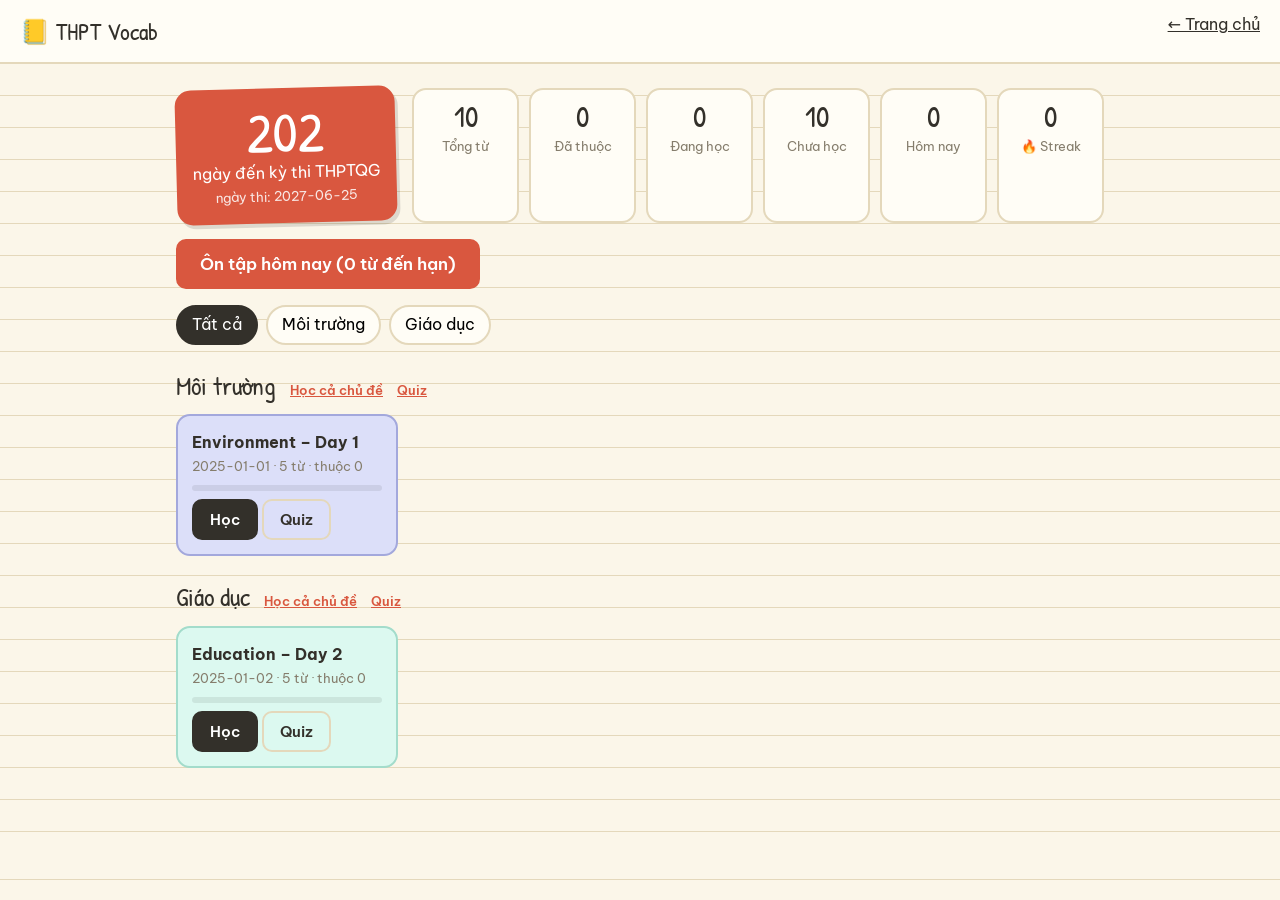
==== index.html @ 17b6cc75 "Add files via upload" ====
<!doctype html><html lang="vi"><head><meta charset="utf-8"><meta name="viewport" content="width=device-width,initial-scale=1"><title>THPT Vocab</title><link rel="stylesheet" href="css/style.css"></head><body><header class="top"><a class="brand" href="./">📒 THPT Vocab</a><a href="./">← Trang chủ</a></header><main class="wrap"><div class="dash"><div class="count" id="cdBox" title="Bấm để đổi ngày thi"><b id="days">–</b><span>ngày đến kỳ thi THPTQG</span><small id="exam"></small></div><div class="stats" id="stats"></div></div>
<p><a class="btn big" id="review" href="study.html?mode=review">Ôn tập hôm nay</a></p><div id="chips" class="chips"></div><div id="list"></div></main>
<script src="js/config.js"></script><script src="data/manifest.js"></script><script src="js/core.js"></script><script src="js/home.js"></script></body></html>
---- css/style.css ----
@import url("https://fonts.googleapis.com/css2?family=Be+Vietnam+Pro:wght@400;600&family=Patrick+Hand&display=swap");
:root{--bg:#fbf6e9;--ink:#33302a;--mut:#857d6c;--line:#e4d8bb;--pri:#d9573f;--card:#fffdf6;--good:#4f9a5b;--bad:#c9473d;--hand:"Patrick Hand","Be Vietnam Pro",cursive;--ui:"Be Vietnam Pro",system-ui,sans-serif}
*{box-sizing:border-box}
body{margin:0;font:16px/1.6 var(--ui);color:var(--ink);background:var(--bg) repeating-linear-gradient(transparent 0 31px,var(--line) 31px 32px)}
a{color:inherit}h1,h2{font-family:var(--hand);font-weight:400;margin:0 0 8px}h1{font-size:34px}h2{font-size:26px}
.top{display:flex;justify-content:space-between;padding:12px 20px;background:var(--card);border-bottom:2px solid var(--line);position:sticky;top:0;z-index:5}.brand{font-family:var(--hand);font-size:24px;text-decoration:none}
.wrap{max-width:960px;margin:0 auto;padding:24px 16px 60px}.narrow{max-width:620px}.mut{color:var(--mut)}.small{font-size:13px}.center{text-align:center}
.dash{display:grid;grid-template-columns:220px 1fr;gap:16px}
.count{background:var(--pri);color:#fff;border-radius:16px;padding:16px;text-align:center;cursor:pointer;transform:rotate(-1.5deg);box-shadow:3px 4px 0 rgba(0,0,0,.12)}.count b{display:block;font:56px/1 var(--hand)}.count small{display:block;opacity:.85}
.stats{display:grid;grid-template-columns:repeat(auto-fit,minmax(90px,1fr));gap:10px}.stat{background:var(--card);border:2px solid var(--line);border-radius:14px;padding:10px;text-align:center}.stat b{display:block;font:30px/1.1 var(--hand)}.stat span{font-size:13px;color:var(--mut)}
.chips{display:flex;flex-wrap:wrap;gap:8px;margin:12px 0}.chip{font:inherit;padding:5px 14px;border:2px solid var(--line);border-radius:99px;background:var(--card);cursor:pointer}.chip.on{background:var(--ink);color:#fff;border-color:var(--ink)}
section{margin:20px 0}section h2 a{font:600 13px var(--ui);margin-left:8px;color:var(--pri)}
.grid{display:grid;grid-template-columns:repeat(auto-fill,minmax(210px,1fr));gap:14px}
.deck{background:hsl(var(--c) 70% 92%);border:2px solid hsl(var(--c) 45% 75%);border-radius:14px;padding:14px}.deck small{display:block;color:var(--mut)}.deck p{margin:8px 0 0}
.bar{height:6px;background:rgba(0,0,0,.08);border-radius:9px;margin-top:8px;overflow:hidden}.bar i{display:block;height:100%;background:var(--good)}
.btn{display:inline-block;font:600 15px var(--ui);padding:9px 16px;border:2px solid var(--ink);border-radius:10px;background:var(--ink);color:#fff;cursor:pointer;text-decoration:none}.btn.ghost{background:transparent;color:var(--ink);border-color:var(--line)}.btn.ghost:hover{border-color:var(--ink)}.btn.good{background:var(--good);border-color:var(--good)}.btn.bad{background:var(--bad);border-color:var(--bad)}.btn.big{background:var(--pri);border-color:var(--pri);padding:12px 22px;font-size:17px}
.panel{background:var(--card);border:2px solid var(--line);border-radius:14px;padding:20px;margin:16px 0}
.toolbar{display:flex;flex-wrap:wrap;gap:12px;align-items:center;margin:12px 0;font-size:14px}select{font:inherit;padding:7px 10px;border:2px solid var(--line);border-radius:10px;background:var(--card)}
.progress{height:8px;background:var(--line);border-radius:9px;overflow:hidden}.progress div{height:100%;width:0;background:var(--pri);transition:width .3s}
.card{perspective:1200px;height:300px;margin:18px 0 10px;cursor:pointer}.inner{position:relative;width:100%;height:100%;transition:transform .5s;transform-style:preserve-3d}.noanim .inner{transition:none}.flipped .inner{transform:rotateY(180deg)}
.face{position:absolute;inset:0;backface-visibility:hidden;display:flex;flex-direction:column;align-items:center;justify-content:center;text-align:center;padding:24px 24px 24px 56px;gap:6px;background:var(--card) repeating-linear-gradient(transparent 0 35px,var(--line) 35px 36px);border:2px solid var(--line);border-left:3px double #e9a39a;border-radius:16px;box-shadow:3px 4px 0 rgba(0,0,0,.08);font:30px/1.3 var(--hand)}
.face .w{font-size:clamp(36px,9vw,56px);font-weight:400}.face small{font:15px var(--ui);color:var(--mut)}.face em{font:italic 15px var(--ui);color:var(--mut)}.face.back{transform:rotateY(180deg);background-color:#fff3d6;border-color:var(--pri)}
.actions{display:flex;gap:12px;justify-content:center;margin:16px 0;flex-wrap:wrap}.actions .btn{flex:1;min-width:130px}
.qbox{font:clamp(30px,7vw,44px)/1.3 var(--hand);text-align:center;margin:10px 0 18px}.opts{display:grid;gap:10px}.opt{text-align:left;background:var(--card)}.opt.good{background:var(--good);color:#fff;border-color:var(--good)}.opt.bad{background:var(--bad);color:#fff;border-color:var(--bad)}
kbd{background:var(--card);border:1px solid var(--line);border-radius:5px;padding:0 5px}
@media(max-width:600px){.dash{grid-template-columns:1fr}.card{height:260px}}
@media(prefers-reduced-motion:reduce){*{transition:none!important}}
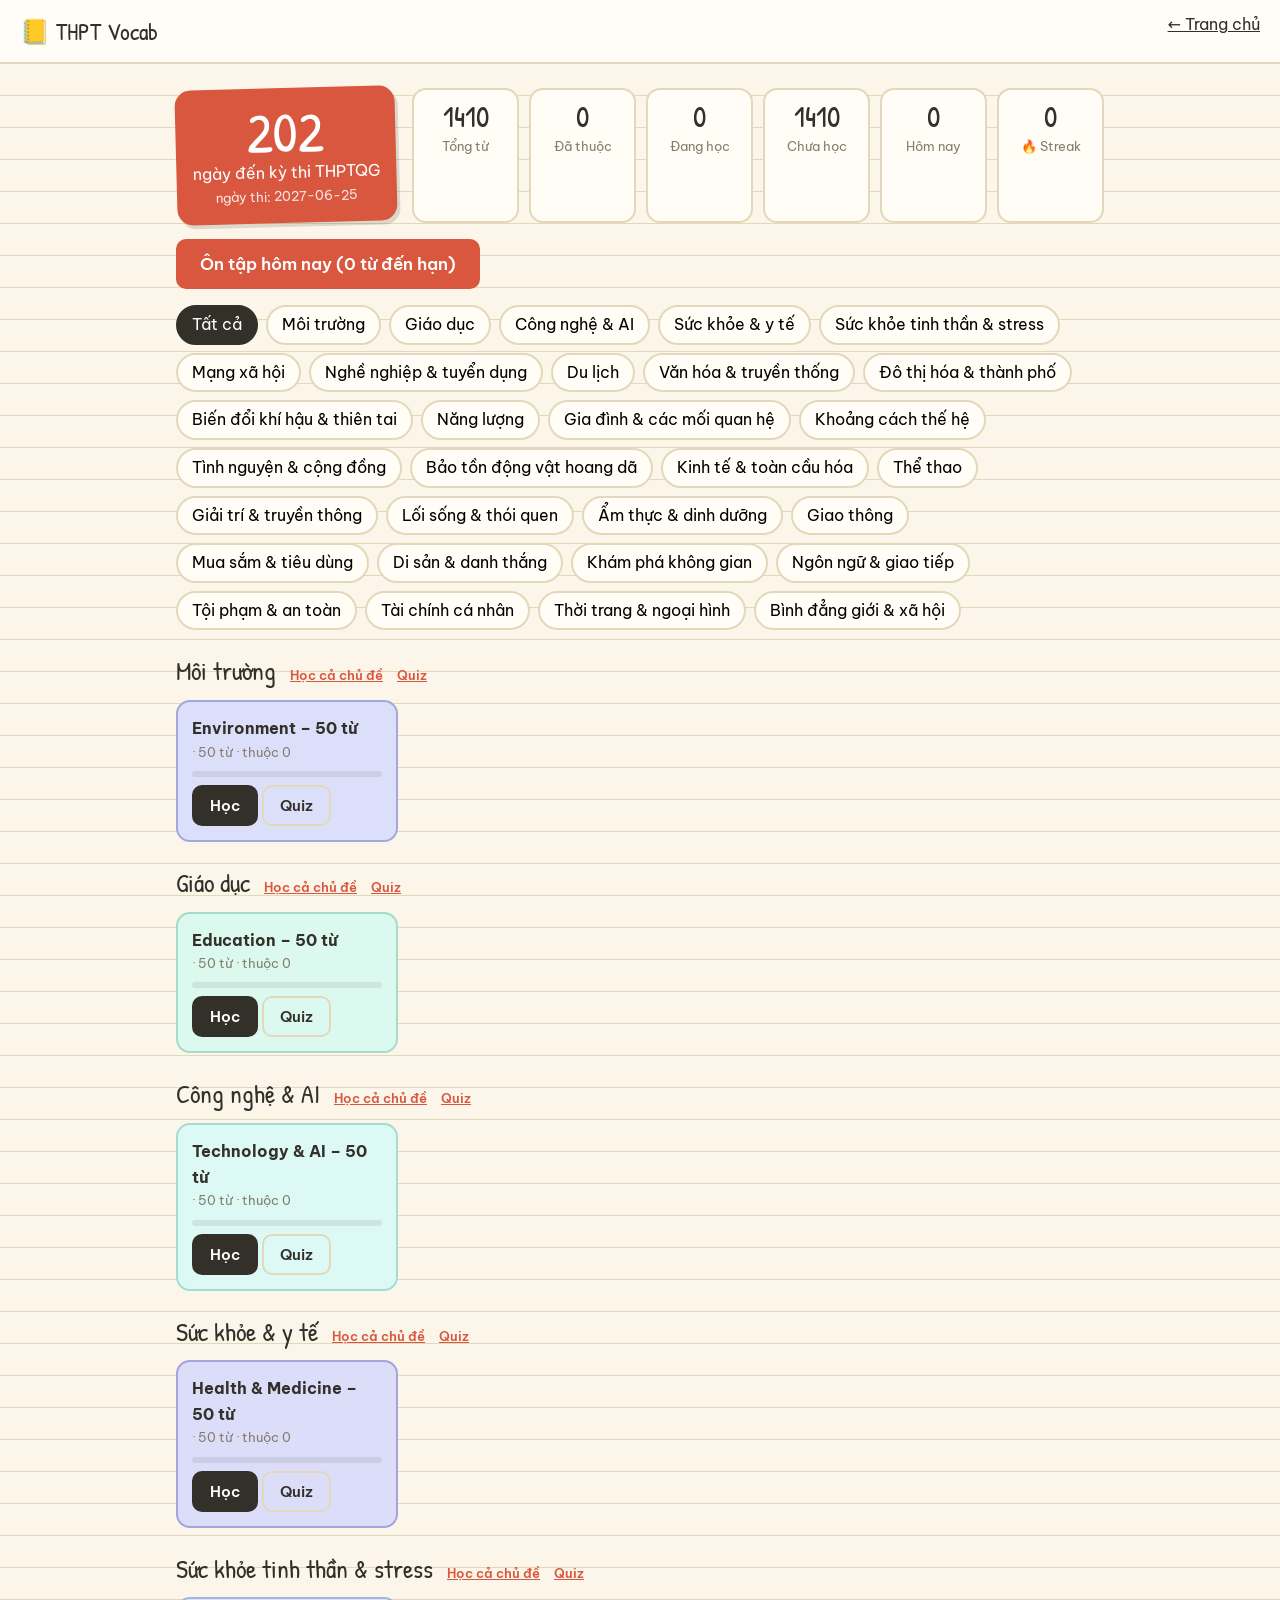
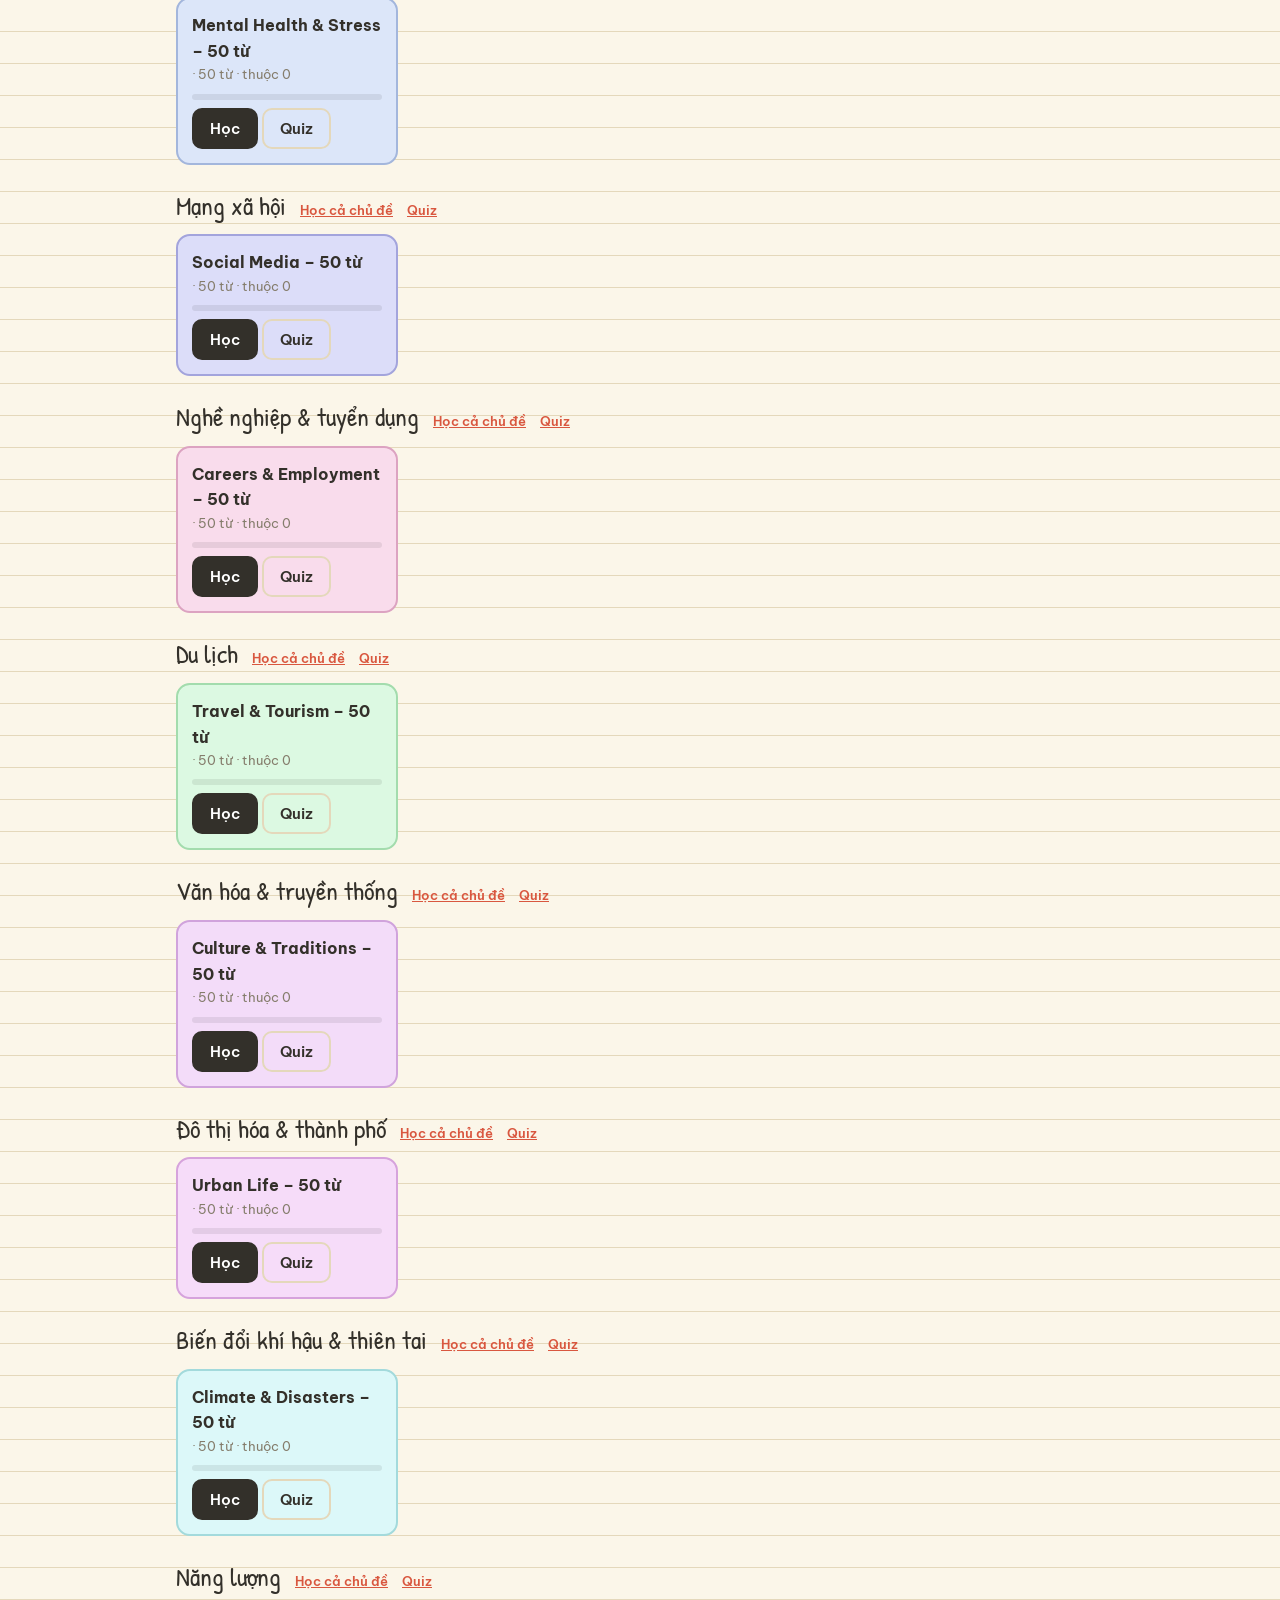
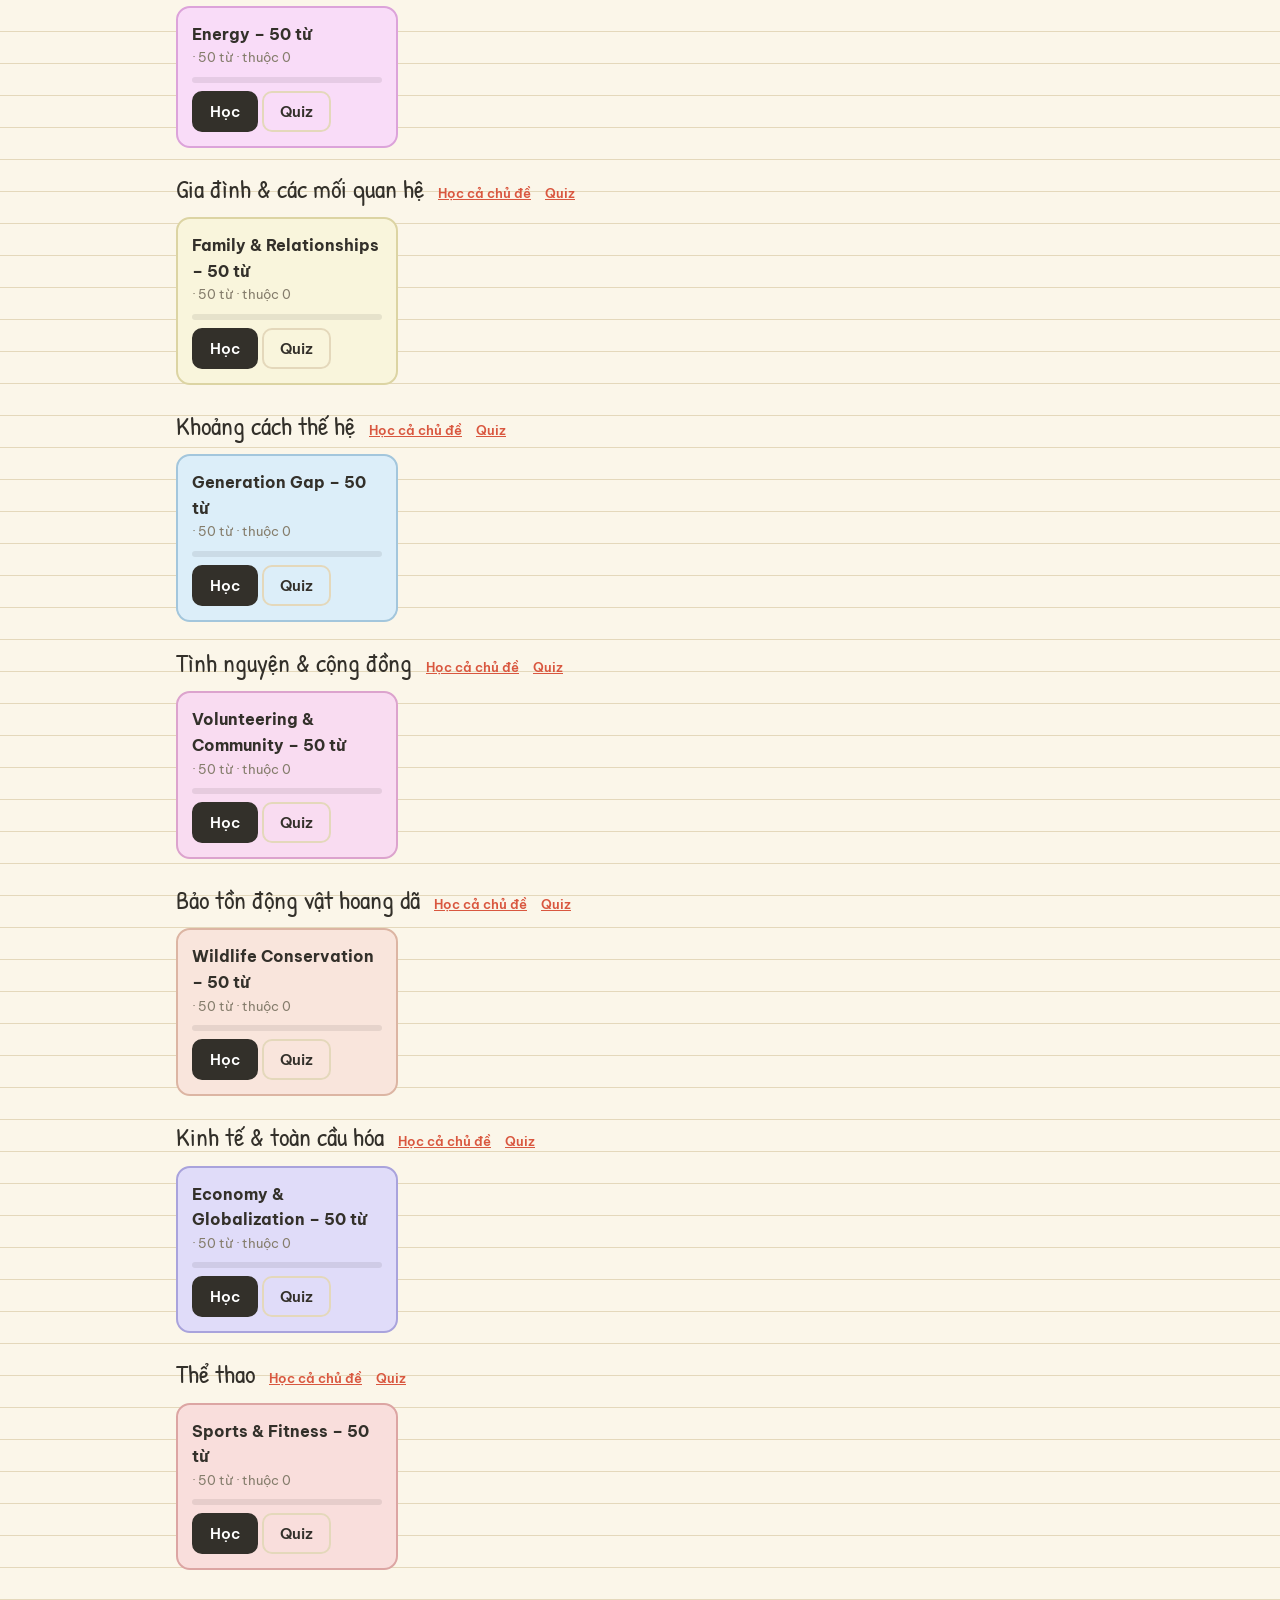
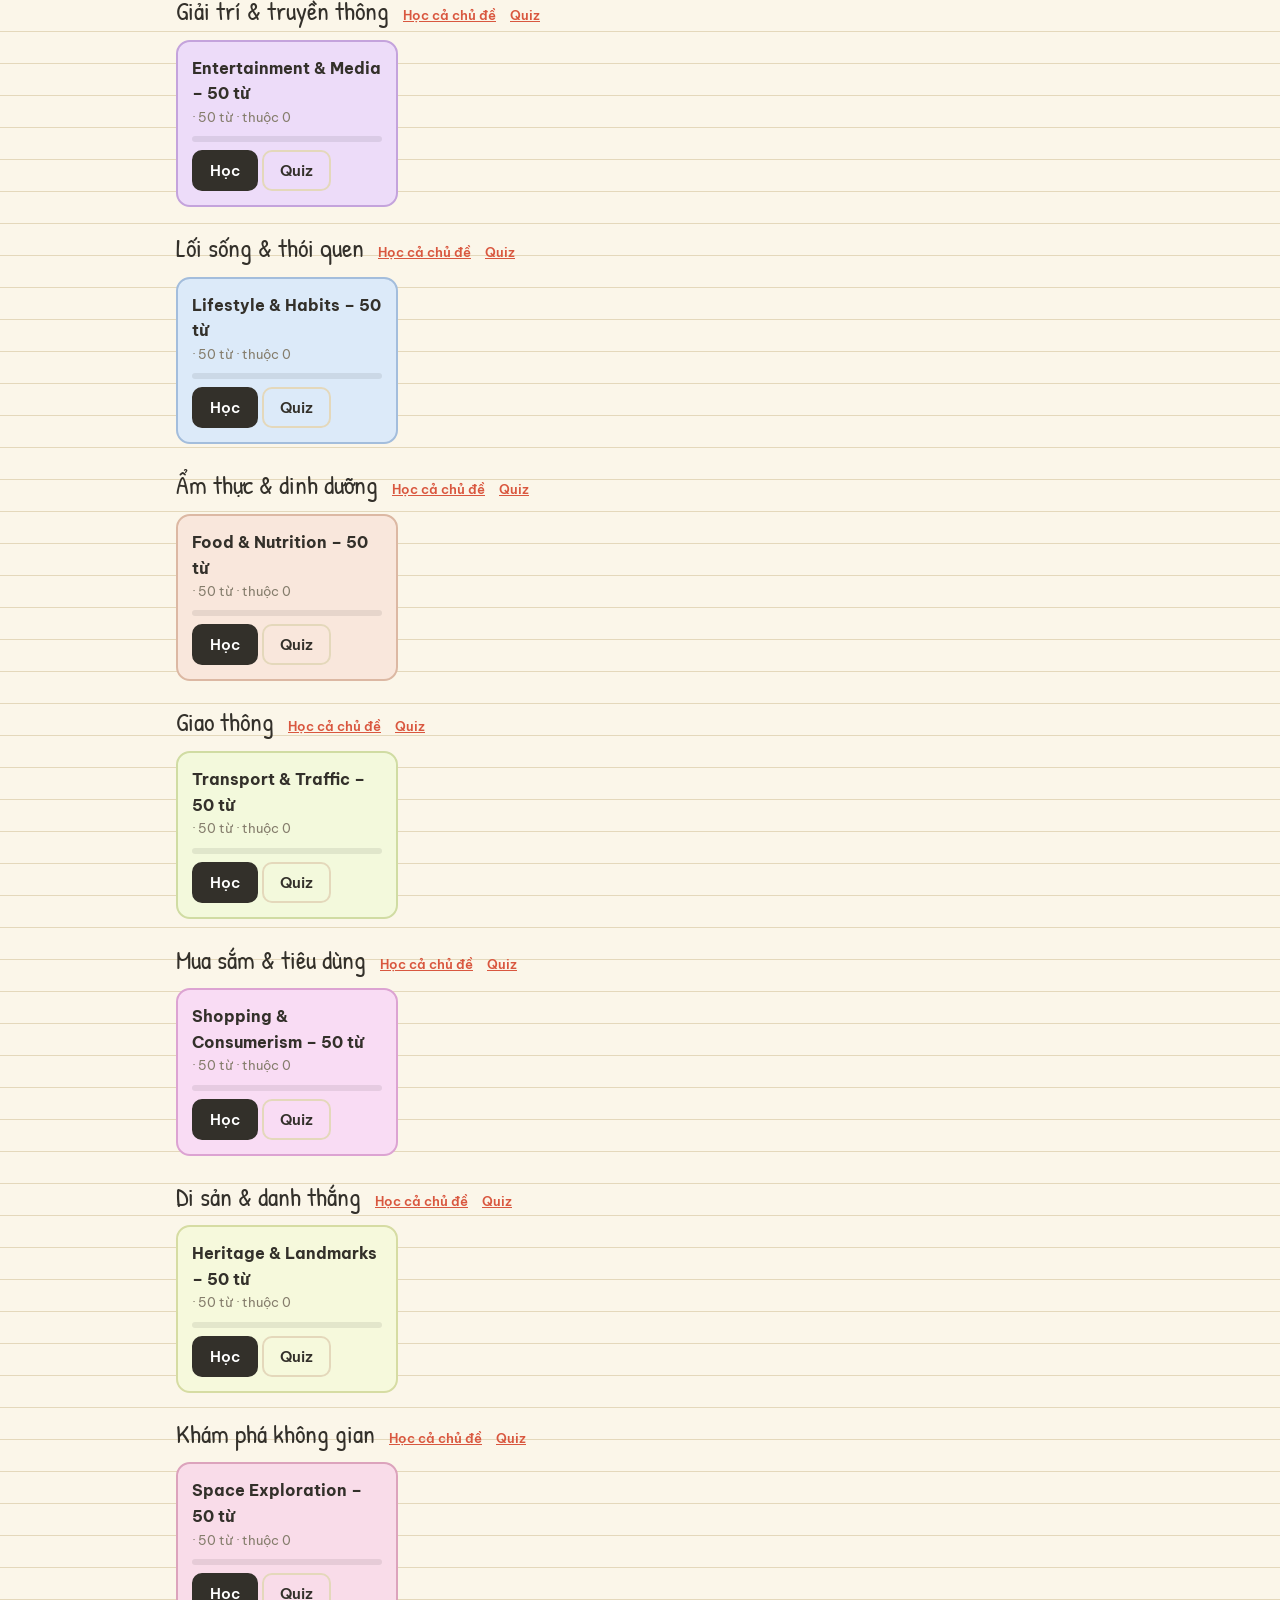
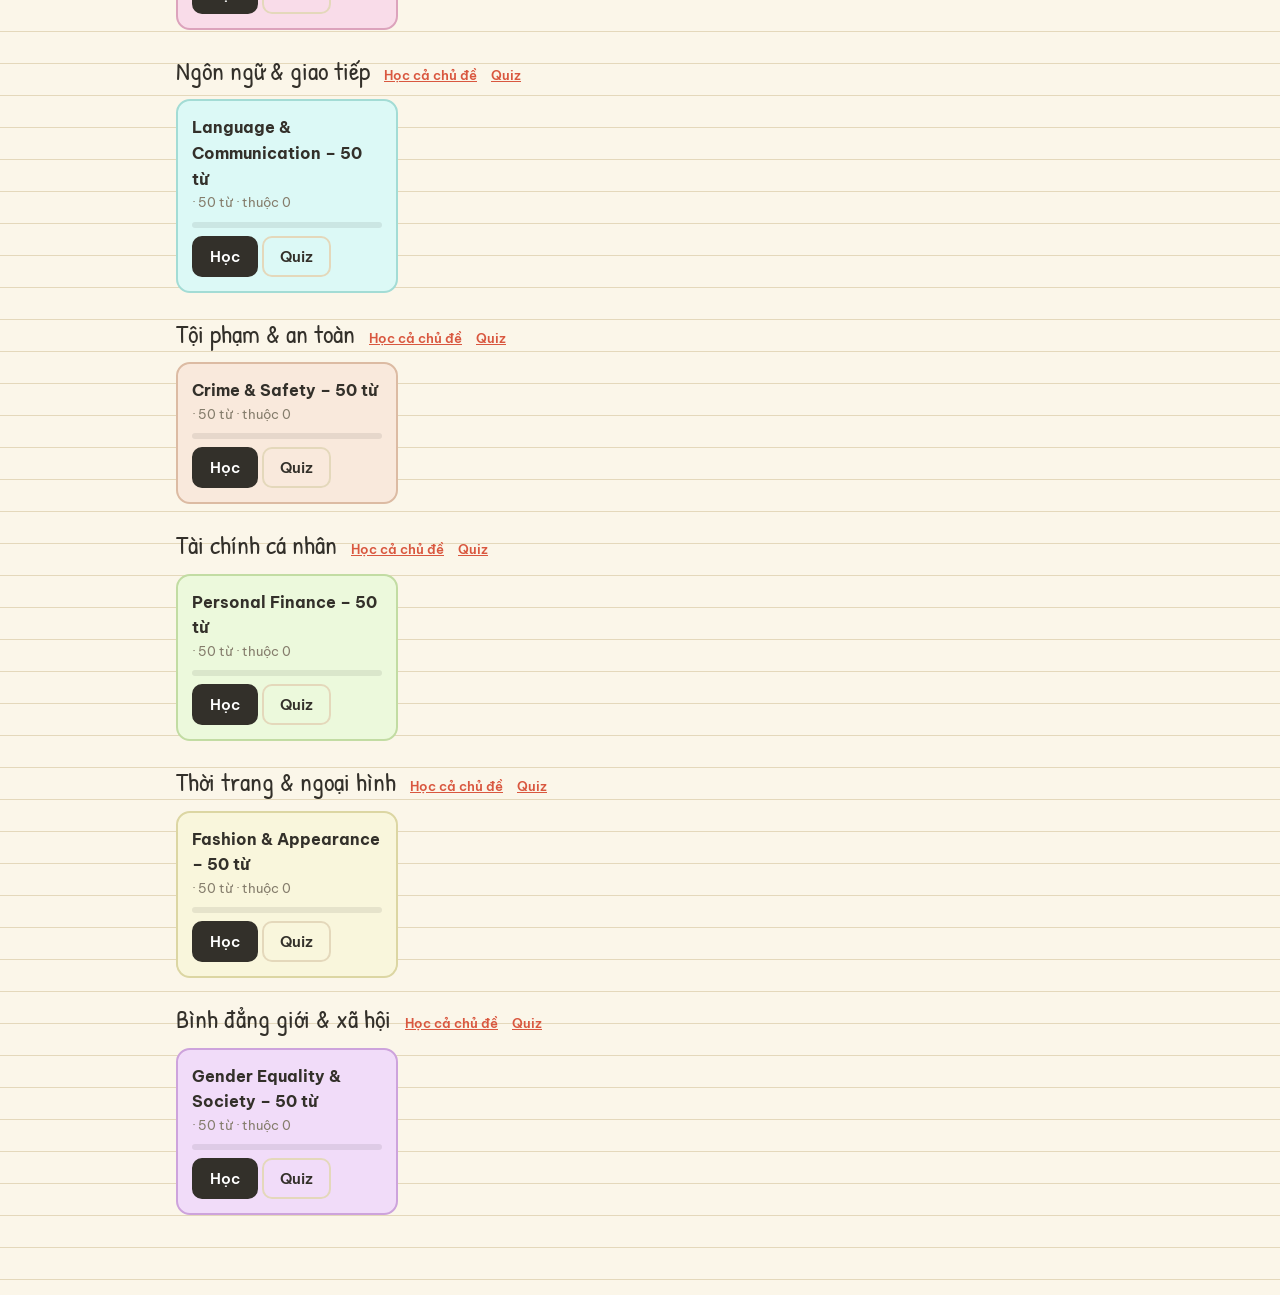
==== commit b7b39860: "Add files via upload" ====
--- a/index.html
+++ b/index.html
@@ -1,3 +1,3 @@
 <!doctype html><html lang="vi"><head><meta charset="utf-8"><meta name="viewport" content="width=device-width,initial-scale=1"><title>THPT Vocab</title><link rel="stylesheet" href="css/style.css"></head><body><header class="top"><a class="brand" href="./">📒 THPT Vocab</a><a href="./">← Trang chủ</a></header><main class="wrap"><div class="dash"><div class="count" id="cdBox" title="Bấm để đổi ngày thi"><b id="days">–</b><span>ngày đến kỳ thi THPTQG</span><small id="exam"></small></div><div class="stats" id="stats"></div></div>
 <p><a class="btn big" id="review" href="study.html?mode=review">Ôn tập hôm nay</a></p><div id="chips" class="chips"></div><div id="list"></div></main>
-<script src="js/config.js"></script><script src="data/manifest.js"></script><script src="js/core.js"></script><script src="js/home.js"></script></body></html>
+<script src="js/config.js"></script><script src="data/manifest.js"></script><script src="js/core.js"></script><script src="js/tour.js"></script><script src="js/home.js"></script></body></html>
